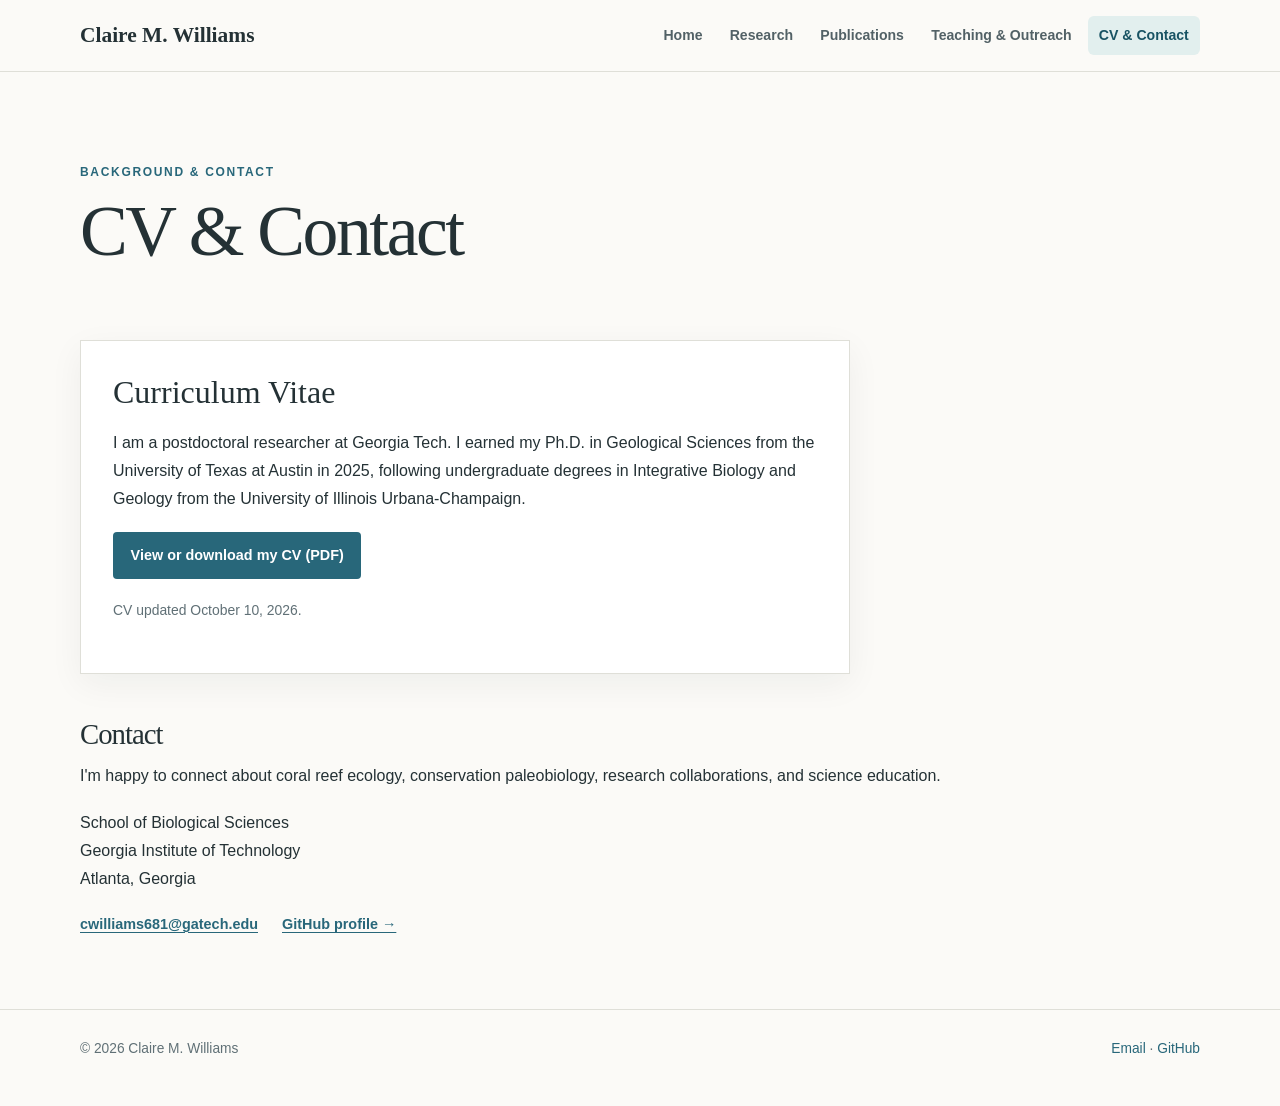
==== cv.html @ 517e657a "Add files via upload" ====
<!doctype html>
<html lang="en">
<head>
  <meta charset="utf-8"><meta name="viewport" content="width=device-width, initial-scale=1">
  <meta name="description" content="Curriculum vitae and contact information for Claire M. Williams, coral reef ecologist and conservation paleobiologist.">
  <title>CV &amp; Contact | Claire M. Williams</title><link rel="stylesheet" href="site.css">
</head>
<body>
  <header class="site-header"><div class="container header-inner">
    <a class="brand" href="index.html">Claire M. Williams</a>
    <nav class="site-nav" aria-label="Main navigation">
      <a href="index.html">Home</a><a href="research.html">Research</a><a href="publications.html">Publications</a><a href="teaching.html">Teaching &amp; Outreach</a><a href="cv.html" aria-current="page">CV &amp; Contact</a>
    </nav>
  </div></header>

  <main class="container page-end">
    <header class="page-heading"><div class="eyebrow">Background &amp; contact</div><h1>CV &amp; Contact</h1></header>
    <section class="cv-panel">
      <h3>Curriculum Vitae</h3>
      <p>I am a postdoctoral researcher at Georgia Tech. I earned my Ph.D. in Geological Sciences from the University of Texas at Austin in 2025, following undergraduate degrees in Integrative Biology and Geology from the University of Illinois Urbana-Champaign.</p>
      <p><a class="button-link" href="Claire_Williams_cv_2026_10_10.pdf" target="_blank" rel="noopener noreferrer">View or download my CV (PDF)</a></p>
      <p class="small">CV updated October 10, 2026.</p>
    </section>
    <section class="subsection">
      <h2 class="subsection-title">Contact</h2>
      <p>I'm happy to connect about coral reef ecology, conservation paleobiology, research collaborations, and science education.</p>
      <p>School of Biological Sciences<br>Georgia Institute of Technology<br>Atlanta, Georgia</p>
      <div class="inline-links"><a href="mailto:cwilliams681@gatech.edu">cwilliams681@gatech.edu</a><a href="https://github.com/ClaireMWilliams">GitHub profile →</a></div>
    </section>
  </main>

  <footer class="site-footer"><div class="container"><span>© 2026 Claire M. Williams</span><span><a href="mailto:cwilliams681@gatech.edu">Email</a> · <a href="https://github.com/ClaireMWilliams">GitHub</a></span></div></footer>
</body>
</html>
---- site.css ----
:root {
  --ink: #243135;
  --muted: #607076;
  --paper: #fbfaf7;
  --white: #fff;
  --accent: #28677a;
  --accent-dark: #185363;
  --line: #dfdfd8;
  --soft: #edf3f1;
  --shadow: 0 10px 32px rgba(20, 40, 43, 0.055);
}

* { box-sizing: border-box; }
html { scroll-behavior: smooth; }
body {
  margin: 0;
  background: var(--paper);
  color: var(--ink);
  font-family: Arial, Helvetica, sans-serif;
  font-size: 16px;
  line-height: 1.75;
  -webkit-font-smoothing: antialiased;
}
img { display: block; width: 100%; }
a { color: var(--accent); text-decoration-thickness: 1px; text-underline-offset: 3px; }
a:hover, a:focus-visible { color: var(--accent-dark); }
:focus-visible { outline: 3px solid #9ec5cb; outline-offset: 4px; }
h1, h2, h3, h4 { font-family: Georgia, 'Times New Roman', serif; line-height: 1.22; font-weight: 500; }
h1 { font-size: clamp(2.8rem, 5.6vw, 4.5rem); letter-spacing: -.035em; margin: .35rem 0 1.1rem; }
h2 { font-size: clamp(2.3rem, 4.4vw, 3.35rem); letter-spacing: -.035em; margin: .25rem 0 1.5rem; }
h3 { font-size: clamp(1.5rem, 2.5vw, 2rem); margin: .4rem 0 1.1rem; }
h4 { font-size: 1.28rem; margin: 0 0 .7rem; }
p { margin: 0 0 1.18rem; }
em { font-style: italic; }
.container { width: min(1120px, calc(100% - 3rem)); margin-inline: auto; }
.site-header { background: rgba(251,250,247,.98); border-bottom: 1px solid var(--line); }
.header-inner { display: flex; align-items: center; justify-content: space-between; gap: 1.5rem; padding-block: 1rem; }
.brand { font-family: Georgia, 'Times New Roman', serif; font-size: 1.34rem; color: var(--ink); font-weight: 600; text-decoration: none; white-space: nowrap; }
.site-nav { display: flex; flex-wrap: wrap; align-items: center; gap: .3rem; }
.site-nav a { font-size: .88rem; font-weight: 600; padding: .45rem .7rem; border-radius: 6px; color: #526166; text-decoration: none; }
.site-nav a:hover, .site-nav a:focus-visible { background: var(--soft); }
.site-nav a[aria-current="page"] { background: #e2efee; color: var(--accent-dark); }
.site-footer { border-top: 1px solid var(--line); padding: 1.7rem 0 2.8rem; color: var(--muted); font-size: .86rem; }
.site-footer .container { display: flex; justify-content: space-between; flex-wrap: wrap; gap: .8rem; }
.site-footer a { text-decoration: none; }
.eyebrow, .meta, .section-label { text-transform: uppercase; font-family: Arial, Helvetica, sans-serif; font-size: .75rem; font-weight: 750; letter-spacing: .14em; color: var(--accent); }
.page-heading { padding: clamp(3.3rem, 7vw, 6rem) 0 2.9rem; }
.page-heading .lead { max-width: 810px; font-size: 1.14rem; color: #48585c; }
.hero { padding: clamp(3.8rem, 8vw, 7.3rem) 0 clamp(3.8rem, 7vw, 6rem); }
.hero-layout { display: grid; grid-template-columns: minmax(0,1.35fr) minmax(270px,.78fr); gap: clamp(2.3rem, 6vw, 6.5rem); align-items: center; }
.role { color: #53666b; font-size: 1.04rem; margin-bottom: 1.75rem; }
.hero-copy { font-size: 1.11rem; max-width: 700px; }
.hero-copy p { margin-bottom: 1.15rem; }
.hero-actions { display: flex; flex-wrap: wrap; gap: .8rem 1.3rem; margin-top: 2rem; }
.button-link { display: inline-block; border-radius: 4px; padding: .67rem 1.1rem; background: var(--accent); color: white; text-decoration: none; font-size: .9rem; font-weight: 650; }
.button-link:hover, .button-link:focus-visible { background: var(--accent-dark); color: white; }
.text-link { font-size: .9rem; font-weight: 650; align-self: center; }
.hero-portrait { margin: 0; }
.hero-portrait img { width: 100%; border-radius: 4px; aspect-ratio: 3/4; object-fit: cover; object-position: center 38%; box-shadow: var(--shadow); }
.hero-portrait figcaption { font-size: .8rem; color: var(--muted); padding-top: .55rem; }
.home-summary { background: #f0f4f1; border-top: 1px solid #e3e8e3; padding: 3rem 0 3.5rem; }
.home-summary h2 { font-size: clamp(1.8rem, 3vw, 2.35rem); }
.focus-grid { display: grid; grid-template-columns: repeat(3, 1fr); gap: 1.9rem; margin-top: 1.9rem; }
.focus-grid a { display: block; text-decoration: none; color: var(--ink); padding: 1.25rem 0; border-top: 2px solid #a2c3bf; }
.focus-grid a:hover h3 { color: var(--accent); }
.focus-grid h3 { font-size: 1.26rem; margin: .4rem 0 .5rem; }
.focus-grid p { color: var(--muted); font-size: .92rem; margin: 0; }
.section-title { font-family: Georgia, serif; font-size: 1.75rem; margin: 1rem 0 1.4rem; }
.feature { padding: 2.9rem 0 3.3rem; border-top: 1px solid var(--line); }
.feature-grid { display: grid; grid-template-columns: minmax(0,1.12fr) minmax(300px,.88fr); gap: clamp(2rem, 5vw, 4.3rem); align-items: start; }
.feature-grid.reverse { grid-template-columns: minmax(300px,.88fr) minmax(0,1.12fr); }
.feature-grid.reverse .feature-media { order: -1; }
.feature p { max-width: 720px; }
.inline-links { display: flex; flex-wrap: wrap; gap: .5rem 1.5rem; margin-top: .8rem; font-size: .9rem; font-weight: 600; }
.media-stack { display: grid; grid-template-columns: minmax(0,1fr); gap: 1rem; }
.media-stack.two { grid-template-columns: repeat(2, minmax(0,1fr)); }
.photo { margin: 0; }
.photo img { display: block; width: 100%; height: auto; border-radius: 3px; background: #e7e8e1; box-shadow: var(--shadow); }
.photo figcaption { font-size: .79rem; line-height: 1.48; color: var(--muted); margin-top: .48rem; }
/* Intentionally no fixed height or cover crop for portrait fossil-fieldwork photos. */
.photo.full-photo img { max-height: 670px; object-fit: contain; object-position: center; }
.photo.landscape img { aspect-ratio: 3 / 2; object-fit: cover; }
.photo.tall img { max-height: 690px; object-fit: contain; }
.callout { padding: 1.4rem 1.5rem; background: var(--soft); border-left: 3px solid #74a6a4; margin: 2rem 0; }
.callout p:last-child { margin-bottom: 0; }
.callout h4 { font-size: 1.2rem; }
.small, .fineprint { font-size: .87rem; color: var(--muted); }
.subsection { padding: 1.5rem 0 .5rem; }
.subsection-title { font-family: Georgia, serif; font-size: 1.8rem; margin: 1.2rem 0 .6rem; }
.publication { padding: 1.45rem 0; border-bottom: 1px solid var(--line); max-width: 900px; }
.publication:first-of-type { border-top: 1px solid var(--line); }
.publication .meta { margin-bottom: .35rem; }
.publication h3 { font-family: Arial, Helvetica, sans-serif; font-size: 1.03rem; font-weight: 700; line-height: 1.5; margin: .1rem 0 .45rem; }
.publication p { margin: .15rem 0; font-size: .94rem; color: #455256; }
.publication a { text-decoration: none; }
.publication a:hover { text-decoration: underline; }
.resource-list { padding: 0; list-style: none; margin: 1rem 0; }
.resource-list li { padding: .8rem 0; border-bottom: 1px solid var(--line); }
.resource-list li:last-child { border: 0; }
.resource-list p { margin: .25rem 0 0; color: #57666a; }
.cv-panel { padding: 2rem; border: 1px solid var(--line); background: white; max-width: 770px; box-shadow: var(--shadow); }
.cv-panel h3 { margin-top: 0; }
.page-end { padding-bottom: 4rem; }
@media (max-width: 860px) {
  .header-inner { flex-direction: column; align-items: flex-start; gap: .65rem; }
  .site-nav { margin-left: -.65rem; }
  .hero-layout, .feature-grid, .feature-grid.reverse { grid-template-columns: 1fr; }
  .hero-portrait { max-width: 400px; }
  .feature-grid.reverse .feature-media { order: initial; }
  .feature-grid .feature-media { max-width: 650px; }
  .focus-grid { grid-template-columns: 1fr; gap: .5rem; }
}
@media (max-width: 600px) {
  .container { width: min(100% - 2rem, 1120px); }
  .site-nav a { padding: .38rem .52rem; font-size: .8rem; }
  .feature { padding: 2.2rem 0; }
  .media-stack.two { gap: .7rem; }
  .cv-panel { padding: 1.3rem; }
  .hero { padding-top: 3rem; }
}
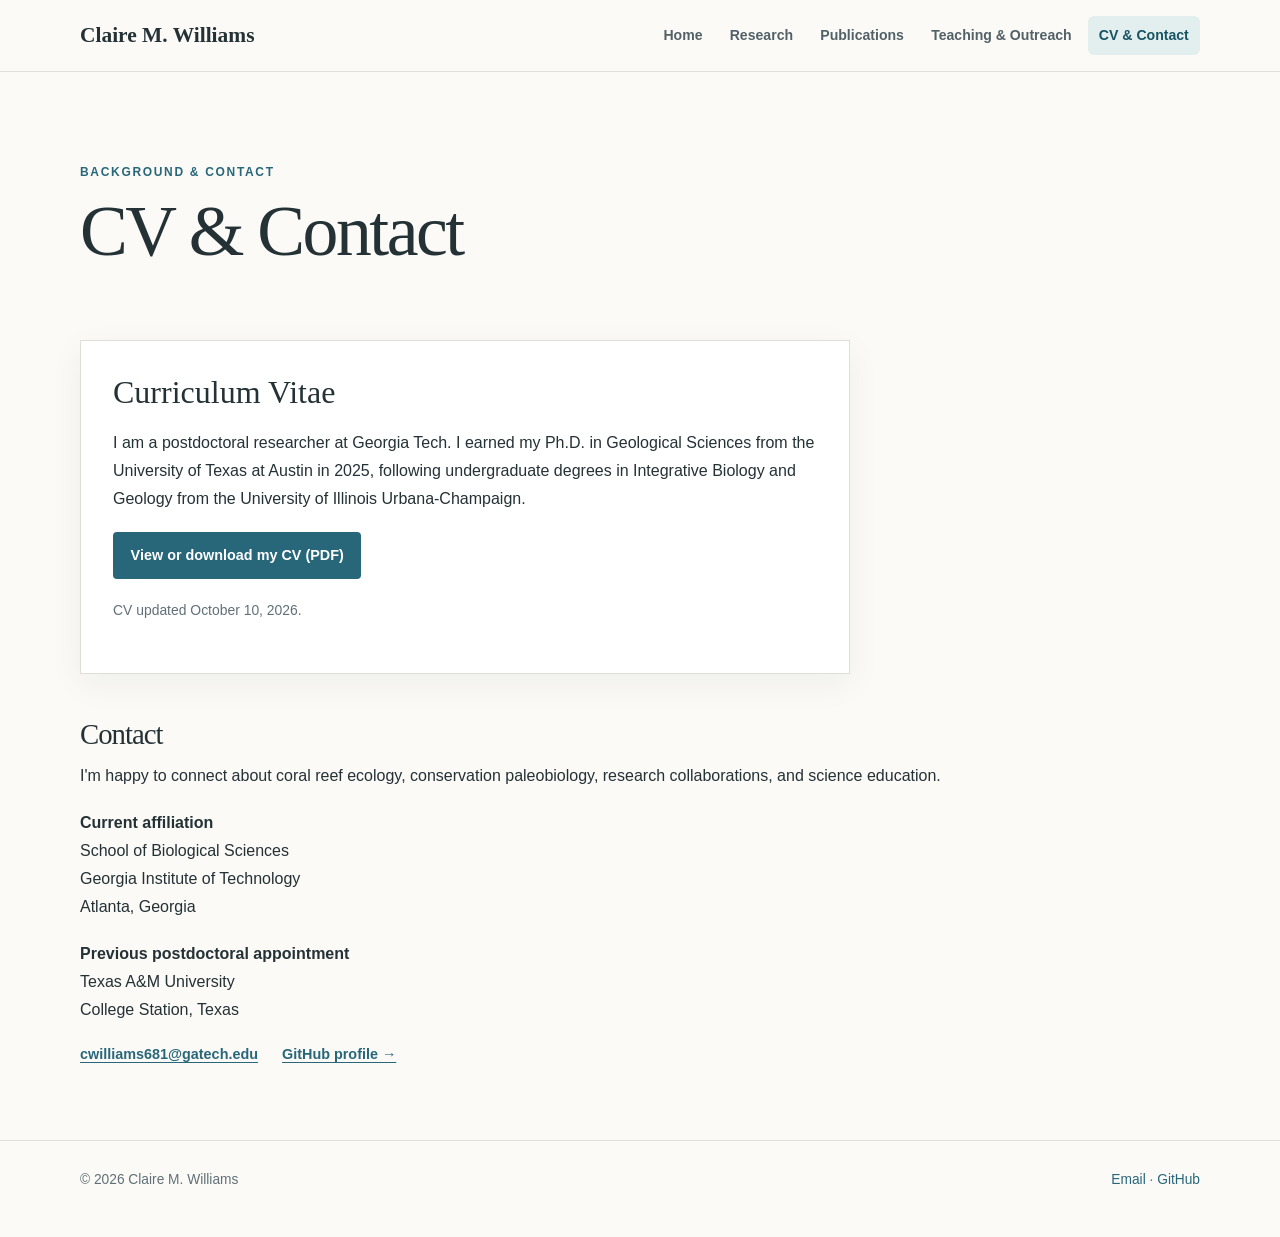
==== commit 31422a6e: "Add files via upload" ====
--- a/cv.html
+++ b/cv.html
@@ -24,7 +24,8 @@
     <section class="subsection">
       <h2 class="subsection-title">Contact</h2>
       <p>I'm happy to connect about coral reef ecology, conservation paleobiology, research collaborations, and science education.</p>
-      <p>School of Biological Sciences<br>Georgia Institute of Technology<br>Atlanta, Georgia</p>
+      <p><strong>Current affiliation</strong><br>School of Biological Sciences<br>Georgia Institute of Technology<br>Atlanta, Georgia</p>
+      <p><strong>Previous postdoctoral appointment</strong><br>Texas A&amp;M University<br>College Station, Texas</p>
       <div class="inline-links"><a href="mailto:cwilliams681@gatech.edu">cwilliams681@gatech.edu</a><a href="https://github.com/ClaireMWilliams">GitHub profile →</a></div>
     </section>
   </main>
--- a/site.css
+++ b/site.css
@@ -81,6 +81,25 @@
 .photo.full-photo img { max-height: 670px; object-fit: contain; object-position: center; }
 .photo.landscape img { aspect-ratio: 3 / 2; object-fit: cover; }
 .photo.tall img { max-height: 690px; object-fit: contain; }
+/* Research photo layouts: generous images, without cropping portrait fieldwork photographs. */
+.research-feature-photo img { width: 100%; height: auto; }
+.research-gallery { display: grid; grid-template-columns: repeat(3, minmax(0, 1fr)); gap: 1.25rem; margin-top: 1.85rem; align-items: start; }
+.modern-gallery { grid-template-columns: repeat(2, minmax(0, 1fr)); }
+.research-gallery .photo img { aspect-ratio: 4 / 3; object-fit: cover; }
+.chemistry-gallery { display: grid; grid-template-columns: repeat(2, minmax(0, 1fr)); grid-template-rows: auto auto; gap: 1rem; align-items: start; }
+.chemistry-beakers { grid-column: 1; grid-row: 1; }
+.chemistry-coast { grid-column: 1; grid-row: 2; }
+.chemistry-filter { grid-column: 2; grid-row: 1 / span 2; }
+.chemistry-gallery .photo img { width: 100%; height: auto; }
+.outreach-gallery { display: grid; grid-template-columns: repeat(2, minmax(0, 1fr)); gap: 1.4rem; margin-top: 1.8rem; }
+.outreach-gallery .photo img { aspect-ratio: 3 / 2; object-fit: cover; }
+.fossil-grid { grid-template-columns: minmax(0, 1.3fr) minmax(280px, .7fr); align-items: center; }
+.fossil-portrait { max-width: 360px; margin-inline: auto; }
+.fossil-portrait img { width: 100%; height: auto; object-fit: contain; }
+.fossil-outcrop { max-width: 800px; margin: 1.6rem auto 0; }
+.prediction-secondary { max-width: 750px; margin: 1.65rem auto 0; }
+.trait-figure img { border: 1px solid #d7e1da; box-shadow: none; }
+.ecometrics-callout { max-width: 800px; margin-top: 2rem; }
 .callout { padding: 1.4rem 1.5rem; background: var(--soft); border-left: 3px solid #74a6a4; margin: 2rem 0; }
 .callout p:last-child { margin-bottom: 0; }
 .callout h4 { font-size: 1.2rem; }
@@ -105,16 +124,25 @@
   .header-inner { flex-direction: column; align-items: flex-start; gap: .65rem; }
   .site-nav { margin-left: -.65rem; }
   .hero-layout, .feature-grid, .feature-grid.reverse { grid-template-columns: 1fr; }
+  .fossil-grid { grid-template-columns: 1fr; }
   .hero-portrait { max-width: 400px; }
   .feature-grid.reverse .feature-media { order: initial; }
   .feature-grid .feature-media { max-width: 650px; }
   .focus-grid { grid-template-columns: 1fr; gap: .5rem; }
+  .research-gallery { grid-template-columns: repeat(2, minmax(0, 1fr)); }
+  .fossil-portrait { max-width: 390px; margin-inline: 0; }
 }
 @media (max-width: 600px) {
   .container { width: min(100% - 2rem, 1120px); }
   .site-nav a { padding: .38rem .52rem; font-size: .8rem; }
   .feature { padding: 2.2rem 0; }
   .media-stack.two { gap: .7rem; }
+  .research-gallery { grid-template-columns: 1fr; gap: 1.1rem; }
+  .modern-gallery { grid-template-columns: 1fr; }
+  .research-gallery .photo img { aspect-ratio: auto; object-fit: contain; }
+  .chemistry-gallery { grid-template-columns: 1fr 1fr; }
+  .outreach-gallery { grid-template-columns: 1fr; }
+  .outreach-gallery .photo img { aspect-ratio: auto; object-fit: contain; }
   .cv-panel { padding: 1.3rem; }
   .hero { padding-top: 3rem; }
 }
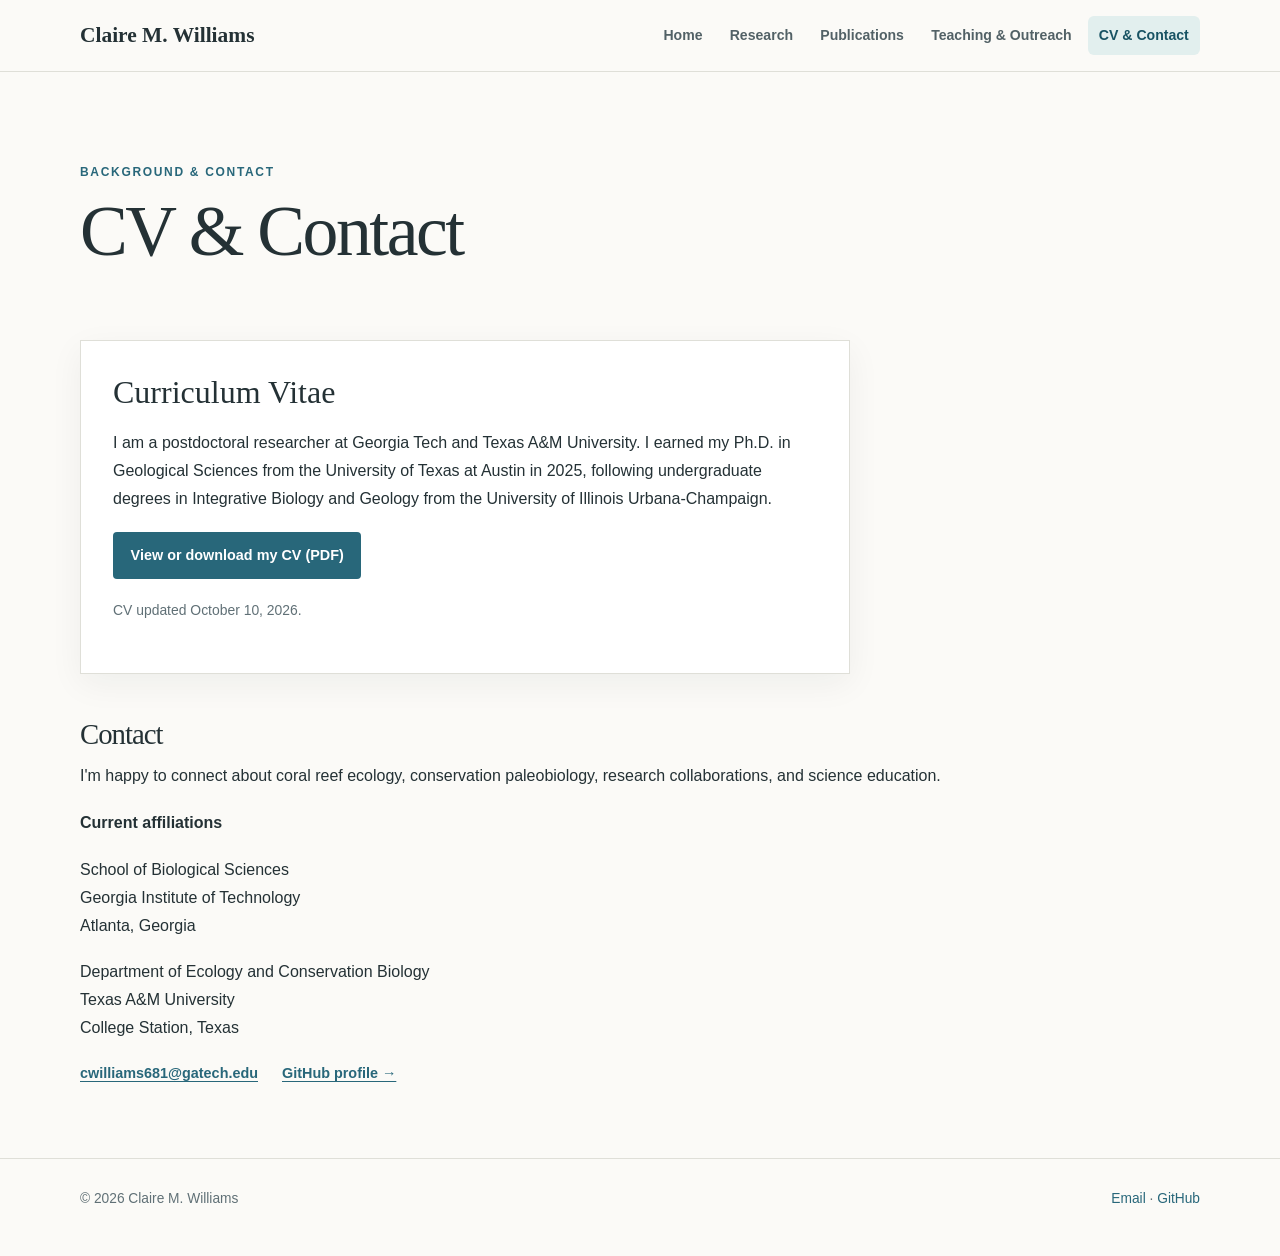
==== commit 7e13b69b: "Add files via upload" ====
--- a/cv.html
+++ b/cv.html
@@ -17,15 +17,16 @@
     <header class="page-heading"><div class="eyebrow">Background &amp; contact</div><h1>CV &amp; Contact</h1></header>
     <section class="cv-panel">
       <h3>Curriculum Vitae</h3>
-      <p>I am a postdoctoral researcher at Georgia Tech. I earned my Ph.D. in Geological Sciences from the University of Texas at Austin in 2025, following undergraduate degrees in Integrative Biology and Geology from the University of Illinois Urbana-Champaign.</p>
+      <p>I am a postdoctoral researcher at Georgia Tech and Texas A&amp;M University. I earned my Ph.D. in Geological Sciences from the University of Texas at Austin in 2025, following undergraduate degrees in Integrative Biology and Geology from the University of Illinois Urbana-Champaign.</p>
       <p><a class="button-link" href="Claire_Williams_cv_2026_10_10.pdf" target="_blank" rel="noopener noreferrer">View or download my CV (PDF)</a></p>
       <p class="small">CV updated October 10, 2026.</p>
     </section>
     <section class="subsection">
       <h2 class="subsection-title">Contact</h2>
       <p>I'm happy to connect about coral reef ecology, conservation paleobiology, research collaborations, and science education.</p>
-      <p><strong>Current affiliation</strong><br>School of Biological Sciences<br>Georgia Institute of Technology<br>Atlanta, Georgia</p>
-      <p><strong>Previous postdoctoral appointment</strong><br>Texas A&amp;M University<br>College Station, Texas</p>
+      <p><strong>Current affiliations</strong></p>
+      <p>School of Biological Sciences<br>Georgia Institute of Technology<br>Atlanta, Georgia</p>
+      <p>Department of Ecology and Conservation Biology<br>Texas A&amp;M University<br>College Station, Texas</p>
       <div class="inline-links"><a href="mailto:cwilliams681@gatech.edu">cwilliams681@gatech.edu</a><a href="https://github.com/ClaireMWilliams">GitHub profile →</a></div>
     </section>
   </main>
--- a/site.css
+++ b/site.css
@@ -81,25 +81,23 @@
 .photo.full-photo img { max-height: 670px; object-fit: contain; object-position: center; }
 .photo.landscape img { aspect-ratio: 3 / 2; object-fit: cover; }
 .photo.tall img { max-height: 690px; object-fit: contain; }
-/* Research photo layouts: generous images, without cropping portrait fieldwork photographs. */
+/* Compact research images stay alongside their explanatory text. */
 .research-feature-photo img { width: 100%; height: auto; }
-.research-gallery { display: grid; grid-template-columns: repeat(3, minmax(0, 1fr)); gap: 1.25rem; margin-top: 1.85rem; align-items: start; }
-.modern-gallery { grid-template-columns: repeat(2, minmax(0, 1fr)); }
-.research-gallery .photo img { aspect-ratio: 4 / 3; object-fit: cover; }
-.chemistry-gallery { display: grid; grid-template-columns: repeat(2, minmax(0, 1fr)); grid-template-rows: auto auto; gap: 1rem; align-items: start; }
+.modern-media { display: grid; gap: 1rem; }
+.modern-photo-pair { display: grid; grid-template-columns: repeat(2, minmax(0, 1fr)); gap: .85rem; align-items: start; }
+.modern-photo-pair .photo img { width: 100%; height: auto; }
+.chemistry-gallery { display: grid; grid-template-columns: repeat(2, minmax(0, 1fr)); grid-template-rows: auto auto; gap: .85rem; align-items: start; max-width: 360px; }
 .chemistry-beakers { grid-column: 1; grid-row: 1; }
-.chemistry-coast { grid-column: 1; grid-row: 2; }
+.chemistry-motion { grid-column: 1; grid-row: 2; }
 .chemistry-filter { grid-column: 2; grid-row: 1 / span 2; }
 .chemistry-gallery .photo img { width: 100%; height: auto; }
-.outreach-gallery { display: grid; grid-template-columns: repeat(2, minmax(0, 1fr)); gap: 1.4rem; margin-top: 1.8rem; }
-.outreach-gallery .photo img { aspect-ratio: 3 / 2; object-fit: cover; }
-.fossil-grid { grid-template-columns: minmax(0, 1.3fr) minmax(280px, .7fr); align-items: center; }
-.fossil-portrait { max-width: 360px; margin-inline: auto; }
-.fossil-portrait img { width: 100%; height: auto; object-fit: contain; }
-.fossil-outcrop { max-width: 800px; margin: 1.6rem auto 0; }
-.prediction-secondary { max-width: 750px; margin: 1.65rem auto 0; }
-.trait-figure img { border: 1px solid #d7e1da; box-shadow: none; }
-.ecometrics-callout { max-width: 800px; margin-top: 2rem; }
+.chemistry-motion video { display: block; width: 100%; height: auto; aspect-ratio: 16 / 9; border-radius: 3px; background: #dfe7e5; box-shadow: var(--shadow); }
+.video-caption { display: flex; align-items: baseline; justify-content: space-between; gap: .35rem .6rem; flex-wrap: wrap; margin-top: .48rem; color: var(--muted); font-size: .79rem; line-height: 1.45; }
+.video-toggle { background: transparent; color: var(--accent); border: 1px solid #b6cbca; border-radius: 4px; padding: .18rem .5rem; font: inherit; font-weight: 600; cursor: pointer; }
+.video-toggle:hover { color: var(--accent-dark); background: var(--soft); }
+.video-toggle:focus-visible { outline: 3px solid #9ec5cb; outline-offset: 3px; }
+.fossil-photo-pair { display: grid; grid-template-columns: repeat(2, minmax(0, 1fr)); gap: .85rem; align-items: start; }
+.fossil-photo-pair .photo img { width: 100%; height: auto; object-fit: contain; }
 .callout { padding: 1.4rem 1.5rem; background: var(--soft); border-left: 3px solid #74a6a4; margin: 2rem 0; }
 .callout p:last-child { margin-bottom: 0; }
 .callout h4 { font-size: 1.2rem; }
@@ -124,25 +122,19 @@
   .header-inner { flex-direction: column; align-items: flex-start; gap: .65rem; }
   .site-nav { margin-left: -.65rem; }
   .hero-layout, .feature-grid, .feature-grid.reverse { grid-template-columns: 1fr; }
-  .fossil-grid { grid-template-columns: 1fr; }
   .hero-portrait { max-width: 400px; }
   .feature-grid.reverse .feature-media { order: initial; }
   .feature-grid .feature-media { max-width: 650px; }
   .focus-grid { grid-template-columns: 1fr; gap: .5rem; }
-  .research-gallery { grid-template-columns: repeat(2, minmax(0, 1fr)); }
-  .fossil-portrait { max-width: 390px; margin-inline: 0; }
+  .modern-media, .fossil-photo-pair { max-width: 580px; }
 }
 @media (max-width: 600px) {
   .container { width: min(100% - 2rem, 1120px); }
   .site-nav a { padding: .38rem .52rem; font-size: .8rem; }
   .feature { padding: 2.2rem 0; }
   .media-stack.two { gap: .7rem; }
-  .research-gallery { grid-template-columns: 1fr; gap: 1.1rem; }
-  .modern-gallery { grid-template-columns: 1fr; }
-  .research-gallery .photo img { aspect-ratio: auto; object-fit: contain; }
-  .chemistry-gallery { grid-template-columns: 1fr 1fr; }
-  .outreach-gallery { grid-template-columns: 1fr; }
-  .outreach-gallery .photo img { aspect-ratio: auto; object-fit: contain; }
+  .modern-photo-pair, .fossil-photo-pair { gap: .65rem; }
+  .chemistry-gallery { gap: .65rem; }
   .cv-panel { padding: 1.3rem; }
   .hero { padding-top: 3rem; }
 }
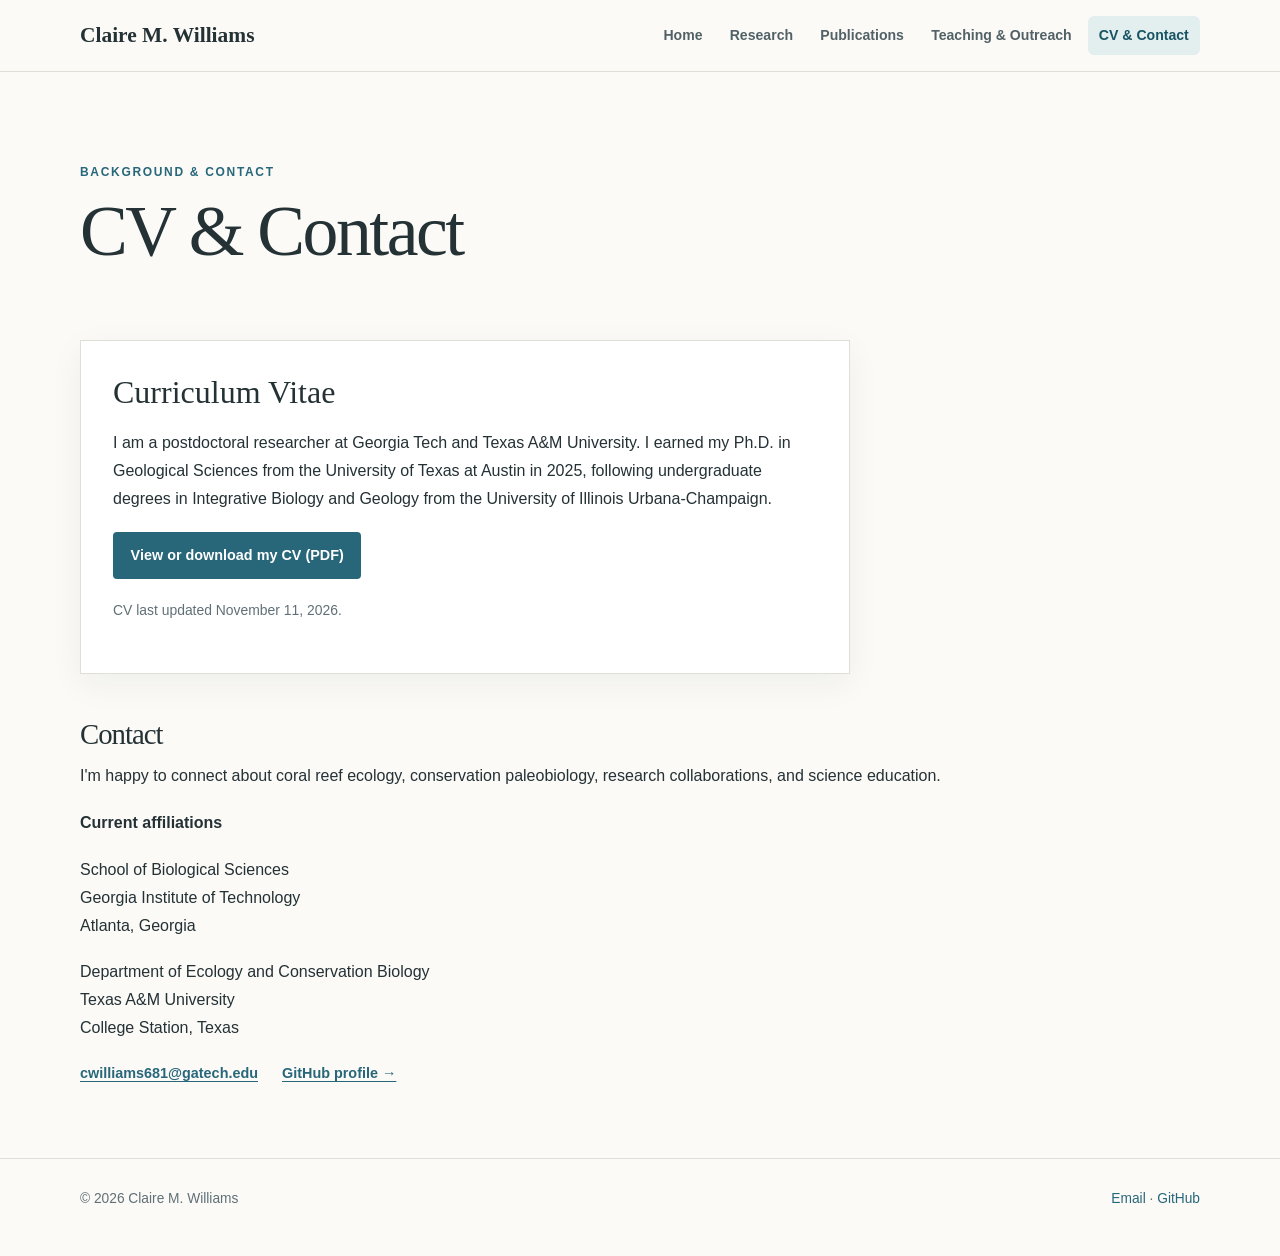
==== commit a39655c2: "Add files via upload" ====
--- a/cv.html
+++ b/cv.html
@@ -18,8 +18,8 @@
     <section class="cv-panel">
       <h3>Curriculum Vitae</h3>
       <p>I am a postdoctoral researcher at Georgia Tech and Texas A&amp;M University. I earned my Ph.D. in Geological Sciences from the University of Texas at Austin in 2025, following undergraduate degrees in Integrative Biology and Geology from the University of Illinois Urbana-Champaign.</p>
-      <p><a class="button-link" href="Claire_Williams_cv_2026_10_10.pdf" target="_blank" rel="noopener noreferrer">View or download my CV (PDF)</a></p>
-      <p class="small">CV updated October 10, 2026.</p>
+      <p><a class="button-link" href="Claire_Williams_cv_2026_11_11.pdf" target="_blank" rel="noopener noreferrer">View or download my CV (PDF)</a></p>
+      <p class="small">CV last updated November 11, 2026.</p>
     </section>
     <section class="subsection">
       <h2 class="subsection-title">Contact</h2>
